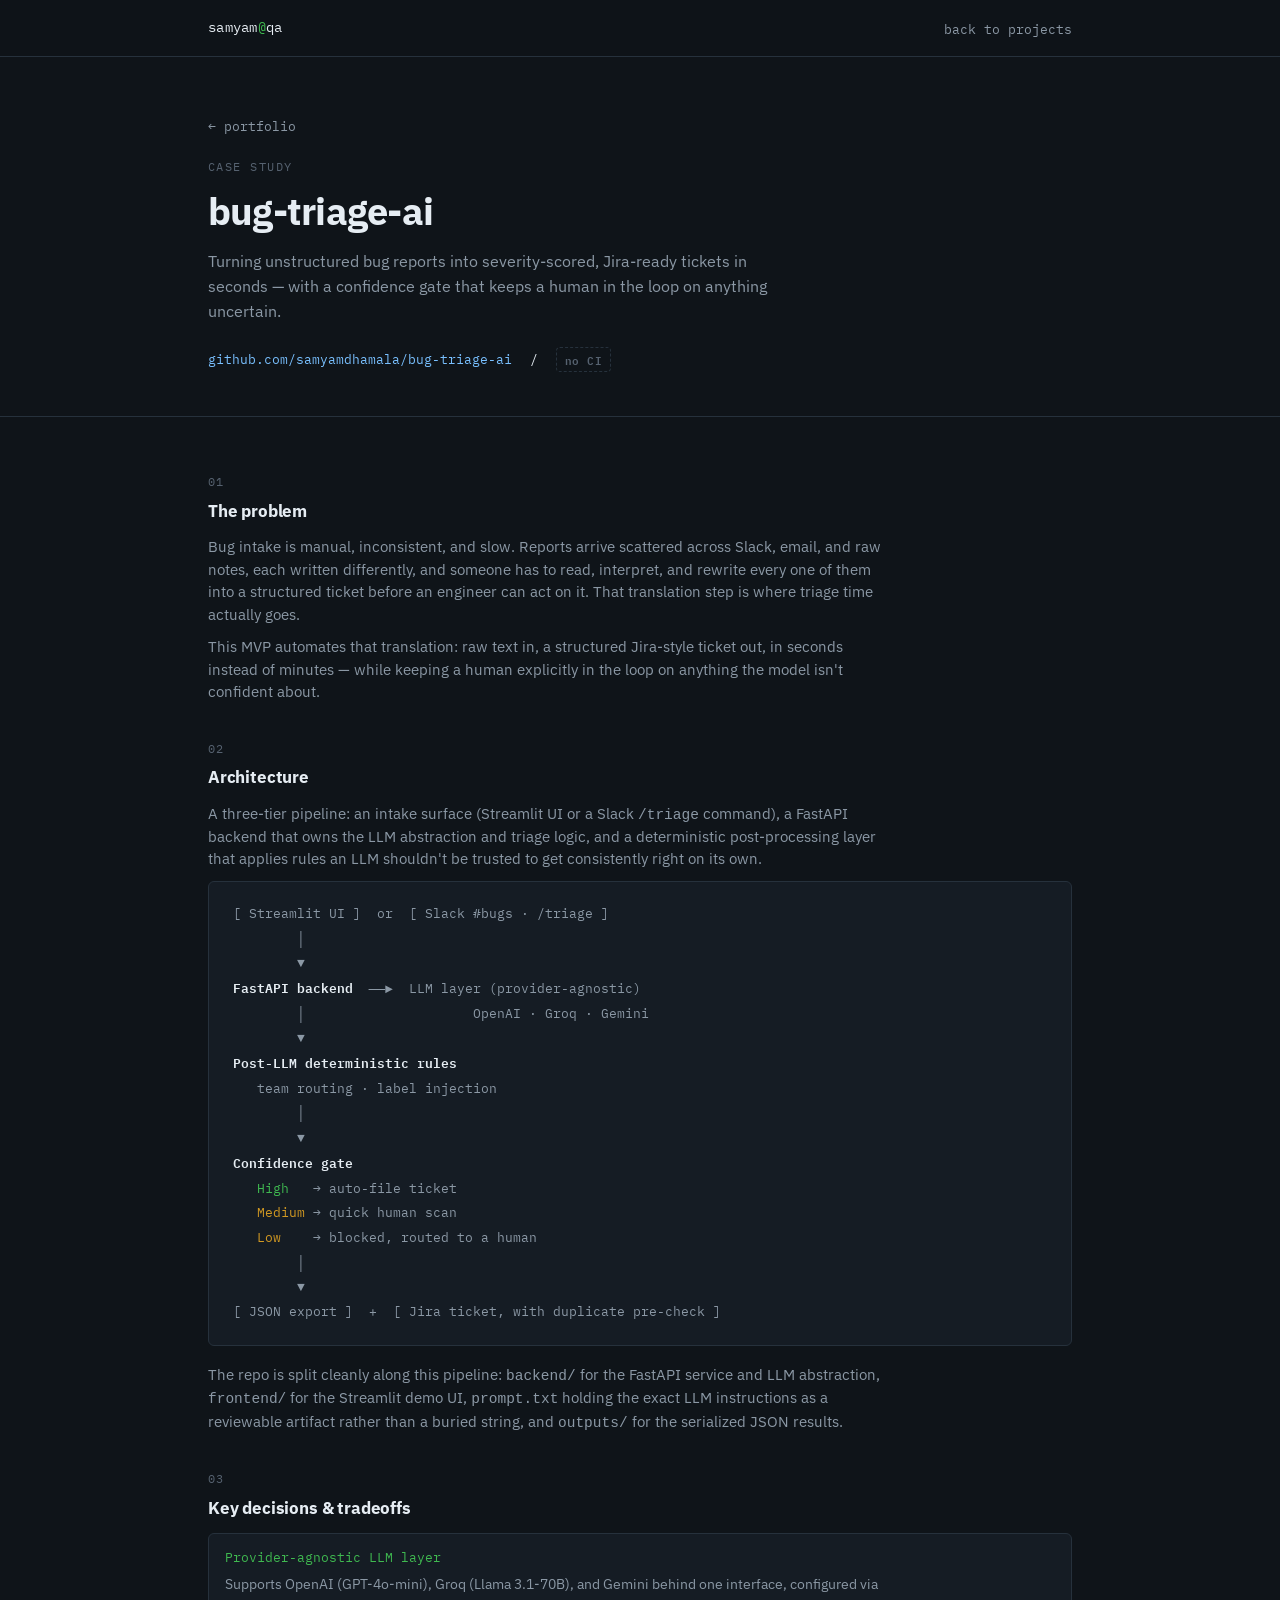
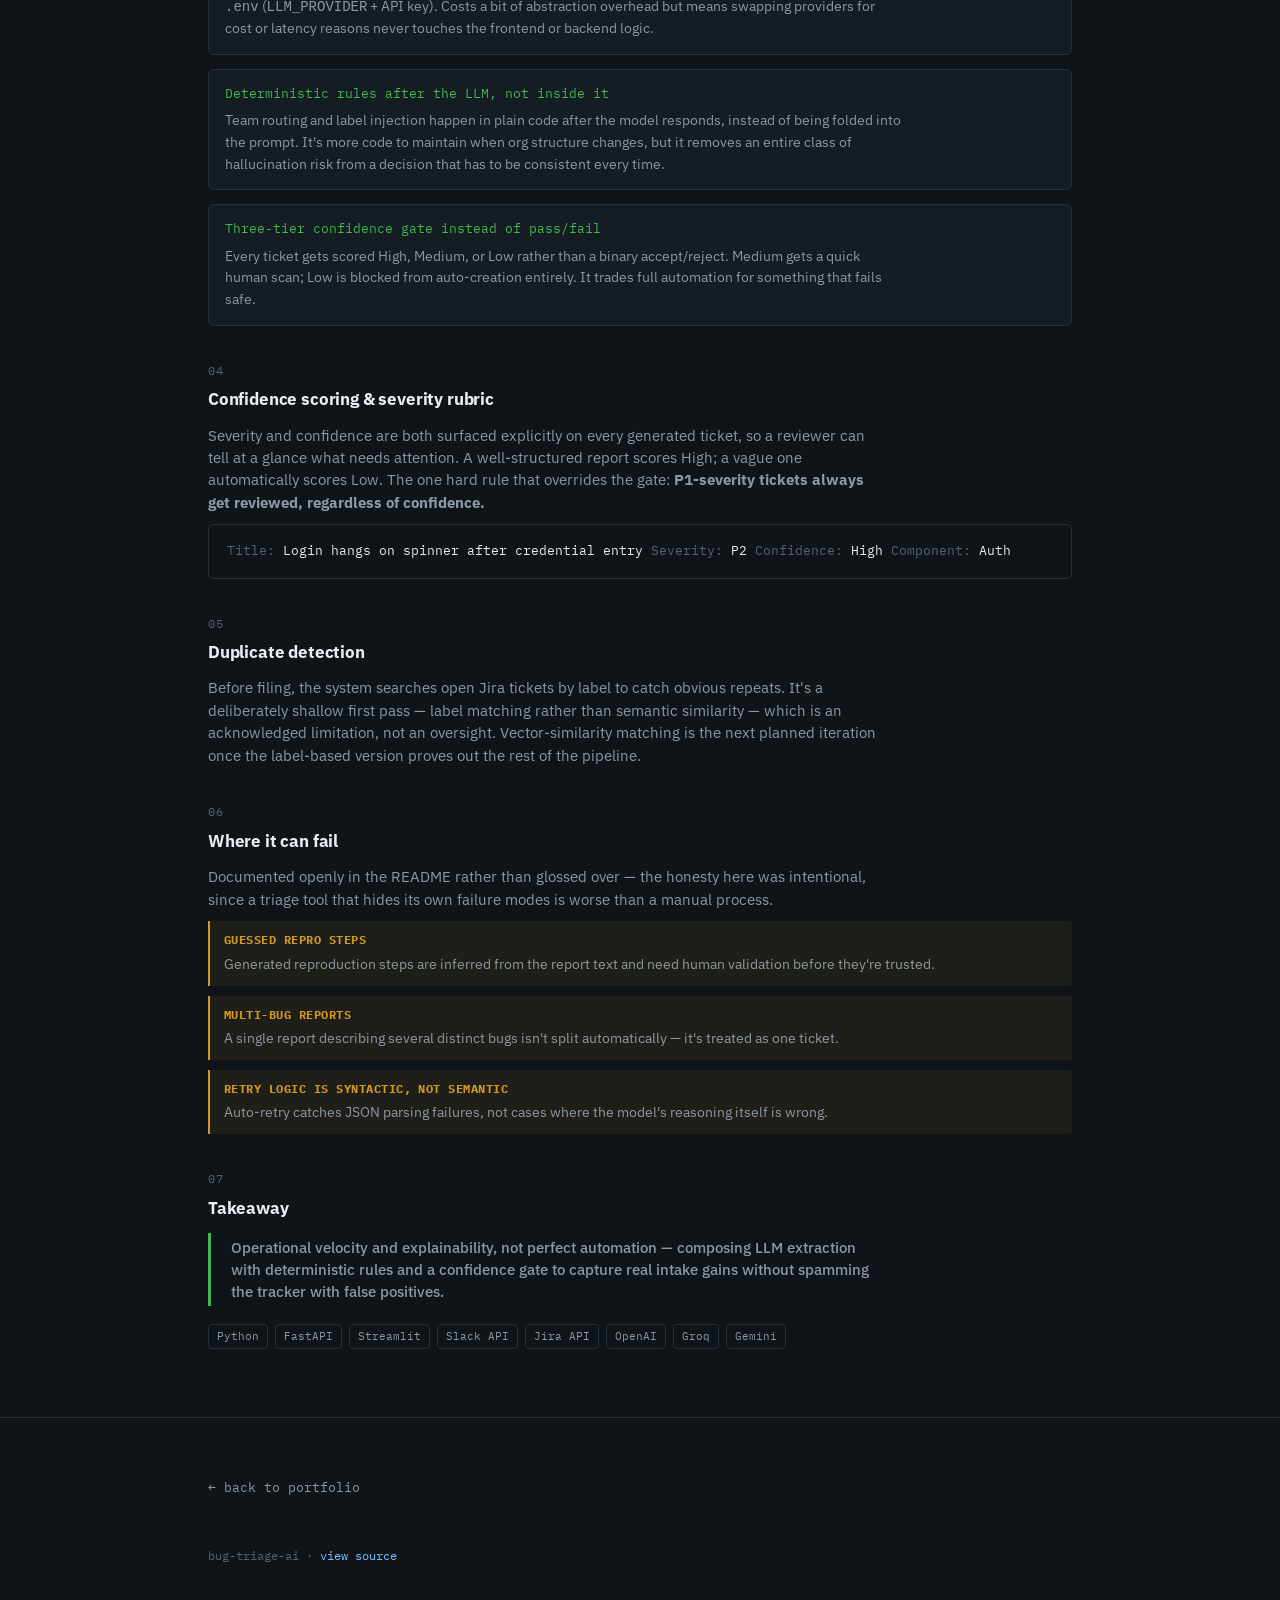
==== bug-triage-ai.html @ 629c647b "Initial commit: portfolio site with CI validation workflow Adds html-validate as a GitHub Actions ch" ====
<!DOCTYPE html>
<html lang="en">
<head>
<meta charset="UTF-8">
<meta name="viewport" content="width=device-width, initial-scale=1.0">
<title>Case Study: bug-triage-ai — Samyam Dhamala</title>
<link rel="preconnect" href="https://fonts.googleapis.com">
<link rel="preconnect" href="https://fonts.gstatic.com" crossorigin>
<link href="https://fonts.googleapis.com/css2?family=IBM+Plex+Mono:wght@400;500;600&family=IBM+Plex+Sans:wght@400;500;600;700&display=swap" rel="stylesheet">
<link rel="stylesheet" href="styles.css">
</head>
<body>

<nav>
  <div class="wrap">
    <div class="nav-brand">samyam<span>@</span>qa</div>
    <ul class="nav-links">
      <li><a href="index.html#projects">back to projects</a></li>
    </ul>
  </div>
</nav>

<header class="cs-hero">
  <div class="wrap">
    <a class="back-link" href="index.html#projects">&larr; portfolio</a>
    <div class="cs-kicker">Case Study</div>
    <h1>bug-triage-ai</h1>
    <p class="tagline">Turning unstructured bug reports into severity-scored, Jira-ready tickets in seconds — with a confidence gate that keeps a human in the loop on anything uncertain.</p>
    <div class="cs-links">
      <a href="https://github.com/samyamdhamala/bug-triage-ai" target="_blank" rel="noopener">github.com/samyamdhamala/bug-triage-ai</a>
      <span class="sep">/</span>
      <span class="status-badge status-badge--none">no CI</span>
    </div>
  </div>
</header>

<section>
  <div class="wrap">
    <div class="cs-block">
      <div class="section-label">01</div>
      <h2>The problem</h2>
      <p>Bug intake is manual, inconsistent, and slow. Reports arrive scattered across Slack, email, and raw notes, each written differently, and someone has to read, interpret, and rewrite every one of them into a structured ticket before an engineer can act on it. That translation step is where triage time actually goes.</p>
      <p>This MVP automates that translation: raw text in, a structured Jira-style ticket out, in seconds instead of minutes — while keeping a human explicitly in the loop on anything the model isn't confident about.</p>
    </div>

    <div class="cs-block">
      <div class="section-label">02</div>
      <h2>Architecture</h2>
      <p>A three-tier pipeline: an intake surface (Streamlit UI or a Slack <code>/triage</code> command), a FastAPI backend that owns the LLM abstraction and triage logic, and a deterministic post-processing layer that applies rules an LLM shouldn't be trusted to get consistently right on its own.</p>
      <div class="flow-diagram">[ Streamlit UI ]  or  [ Slack #bugs · /triage ]
        │
        ▼
<b>FastAPI backend</b>  ──►  LLM layer (provider-agnostic)
        │                     OpenAI · Groq · Gemini
        ▼
<b>Post-LLM deterministic rules</b>
   team routing · label injection
        │
        ▼
<b>Confidence gate</b>
   <span class="pass">High</span>   → auto-file ticket
   <span class="amber">Medium</span> → quick human scan
   <span class="amber">Low</span>    → blocked, routed to a human
        │
        ▼
[ JSON export ]  +  [ Jira ticket, with duplicate pre-check ]</div>
      <p>The repo is split cleanly along this pipeline: <code>backend/</code> for the FastAPI service and LLM abstraction, <code>frontend/</code> for the Streamlit demo UI, <code>prompt.txt</code> holding the exact LLM instructions as a reviewable artifact rather than a buried string, and <code>outputs/</code> for the serialized JSON results.</p>
    </div>

    <div class="cs-block">
      <div class="section-label">03</div>
      <h2>Key decisions &amp; tradeoffs</h2>
      <ul class="decision-list">
        <li class="decision-item">
          <div class="d-title">Provider-agnostic LLM layer</div>
          <p>Supports OpenAI (GPT-4o-mini), Groq (Llama 3.1-70B), and Gemini behind one interface, configured via <code>.env</code> (<code>LLM_PROVIDER</code> + API key). Costs a bit of abstraction overhead but means swapping providers for cost or latency reasons never touches the frontend or backend logic.</p>
        </li>
        <li class="decision-item">
          <div class="d-title">Deterministic rules after the LLM, not inside it</div>
          <p>Team routing and label injection happen in plain code after the model responds, instead of being folded into the prompt. It's more code to maintain when org structure changes, but it removes an entire class of hallucination risk from a decision that has to be consistent every time.</p>
        </li>
        <li class="decision-item">
          <div class="d-title">Three-tier confidence gate instead of pass/fail</div>
          <p>Every ticket gets scored High, Medium, or Low rather than a binary accept/reject. Medium gets a quick human scan; Low is blocked from auto-creation entirely. It trades full automation for something that fails safe.</p>
        </li>
      </ul>
    </div>

    <div class="cs-block">
      <div class="section-label">04</div>
      <h2>Confidence scoring &amp; severity rubric</h2>
      <p>Severity and confidence are both surfaced explicitly on every generated ticket, so a reviewer can tell at a glance what needs attention. A well-structured report scores High; a vague one automatically scores Low. The one hard rule that overrides the gate: <strong>P1-severity tickets always get reviewed, regardless of confidence.</strong></p>
      <div class="example-block">
<span class="k">Title:</span>       Login hangs on spinner after credential entry
<span class="k">Severity:</span>    P2
<span class="k">Confidence:</span>  High
<span class="k">Component:</span>   Auth</div>
    </div>

    <div class="cs-block">
      <div class="section-label">05</div>
      <h2>Duplicate detection</h2>
      <p>Before filing, the system searches open Jira tickets by label to catch obvious repeats. It's a deliberately shallow first pass — label matching rather than semantic similarity — which is an acknowledged limitation, not an oversight. Vector-similarity matching is the next planned iteration once the label-based version proves out the rest of the pipeline.</p>
    </div>

    <div class="cs-block">
      <div class="section-label">06</div>
      <h2>Where it can fail</h2>
      <p>Documented openly in the README rather than glossed over — the honesty here was intentional, since a triage tool that hides its own failure modes is worse than a manual process.</p>
      <ul class="warn-list">
        <li class="warn-item"><b>Guessed repro steps</b>Generated reproduction steps are inferred from the report text and need human validation before they're trusted.</li>
        <li class="warn-item"><b>Multi-bug reports</b>A single report describing several distinct bugs isn't split automatically — it's treated as one ticket.</li>
        <li class="warn-item"><b>Retry logic is syntactic, not semantic</b>Auto-retry catches JSON parsing failures, not cases where the model's reasoning itself is wrong.</li>
      </ul>
    </div>

    <div class="cs-block">
      <div class="section-label">07</div>
      <h2>Takeaway</h2>
      <p class="pull-quote">Operational velocity and explainability, not perfect automation — composing LLM extraction with deterministic rules and a confidence gate to capture real intake gains without spamming the tracker with false positives.</p>
      <div class="tag-row cs-tags-spaced">
        <span class="tag">Python</span><span class="tag">FastAPI</span><span class="tag">Streamlit</span><span class="tag">Slack API</span><span class="tag">Jira API</span><span class="tag">OpenAI</span><span class="tag">Groq</span><span class="tag">Gemini</span>
      </div>
    </div>
  </div>
</section>

<footer>
  <div class="wrap">
    <a class="back-link" href="index.html#projects">&larr; back to portfolio</a>
    <div class="foot-note">bug-triage-ai · <a href="https://github.com/samyamdhamala/bug-triage-ai" target="_blank" rel="noopener">view source</a></div>
  </div>
</footer>

</body>
</html>
---- styles.css ----
:root{
  --bg: #0F1419;
  --panel: #151C24;
  --panel-hover: #1A222C;
  --line: #26313C;
  --text: #E6EDF3;
  --text-dim: #8B98A5;
  --text-faint: #566270;
  --pass: #3FB950;
  --pass-dim: #2A5A34;
  --amber: #D29922;
  --amber-dim: #4A3A16;
  --link: #79C0FF;
  --mono: 'IBM Plex Mono', monospace;
  --sans: 'IBM Plex Sans', sans-serif;
}

*{ box-sizing: border-box; margin:0; padding:0; }

html{ scroll-behavior: smooth; }

body{
  background: var(--bg);
  color: var(--text);
  font-family: var(--sans);
  line-height: 1.55;
  -webkit-font-smoothing: antialiased;
}

::selection{ background: var(--pass-dim); color: #fff; }

a{ color: var(--link); text-decoration: none; }
a:hover{ text-decoration: underline; }
a:focus-visible, button:focus-visible{ outline: 2px solid var(--pass); outline-offset: 3px; }

.wrap{ max-width: 920px; margin: 0 auto; padding: 0 28px; }

/* ---------- nav ---------- */
nav{
  position: sticky; top:0; z-index: 50;
  background: rgba(15,20,25,0.88);
  backdrop-filter: blur(8px);
  border-bottom: 1px solid var(--line);
}
nav .wrap{ display:flex; align-items:center; justify-content:space-between; height:56px; }
.nav-brand{ font-family: var(--mono); font-size: 14px; color: var(--text); letter-spacing: 0.02em; }
.nav-brand span{ color: var(--pass); }
.nav-links{ display:flex; gap: 22px; list-style:none; }
.nav-links a{ font-family: var(--mono); font-size: 12.5px; color: var(--text-dim); text-transform: lowercase; }
.nav-links a:hover{ color: var(--text); text-decoration:none; }
@media (max-width: 620px){ .nav-links{ gap: 14px; } .nav-links a{ font-size: 11px; } }

/* ---------- hero ---------- */
header.hero{ padding: 72px 0 56px; border-bottom: 1px solid var(--line); }
.status-line{
  font-family: var(--mono); font-size: 12.5px; color: var(--text-faint);
  margin-bottom: 22px; display:flex; align-items:center; gap:8px;
}
.dot{ width:7px; height:7px; border-radius:50%; background: var(--pass); display:inline-block;
  box-shadow: 0 0 0 3px rgba(63,185,80,0.15); animation: pulse 2.2s ease-in-out infinite; }
@keyframes pulse{ 0%,100%{ opacity:1; } 50%{ opacity:0.45; } }

h1{ font-size: clamp(30px, 5vw, 46px); font-weight: 700; letter-spacing: -0.02em; line-height:1.12; }
.role{ font-family: var(--mono); font-size: 16px; color: var(--pass); margin-top: 10px; }
.tagline{ margin-top: 20px; max-width: 560px; color: var(--text-dim); font-size: 16px; }

.hero-meta{ margin-top: 32px; display:flex; flex-wrap:wrap; gap: 10px 18px; font-family: var(--mono); font-size: 13px; }
.hero-meta a{ color: var(--text); }
.hero-meta a:hover{ color: var(--link); }
.hero-meta .sep{ color: var(--text-faint); }

/* ---------- section headers ---------- */
section{ padding: 56px 0; border-bottom: 1px solid var(--line); }
.section-label{
  font-family: var(--mono); font-size: 12px; color: var(--text-faint);
  text-transform: uppercase; letter-spacing: 0.12em; margin-bottom: 6px;
}
.section-title{ font-size: 24px; font-weight: 700; letter-spacing: -0.01em; margin-bottom: 30px; }

/* ---------- about ---------- */
.about-text{ color: var(--text-dim); font-size: 15.5px; max-width: 680px; }
.stats-row{ display:flex; flex-wrap:wrap; gap: 14px; margin-top: 26px; }
.stat-block{
  font-family: var(--mono); border: 1px solid var(--line); background: var(--panel);
  border-radius: 6px; padding: 14px 20px; min-width: 150px;
}
.stat-num{ font-size: 20px; font-weight: 700; color: var(--pass); }
.stat-label{ font-size: 11px; color: var(--text-faint); text-transform: uppercase; letter-spacing: 0.06em; margin-top: 4px; }

/* ---------- projects: CI job cards ---------- */
.job-card{
  background: var(--panel);
  border: 1px solid var(--line);
  border-radius: 6px;
  margin-bottom: 14px;
  transition: border-color 0.15s ease, background 0.15s ease;
}
.job-card:hover{ border-color: #38424D; background: var(--panel-hover); }

.job-card-top{
  display:flex; align-items:center; justify-content:space-between;
  padding: 16px 18px; gap: 12px; flex-wrap: wrap;
}
.job-card-title{ display:flex; align-items:center; gap: 10px; flex-wrap: wrap; }
.status-badge{
  font-family: var(--mono); font-size: 11px; font-weight:600; letter-spacing: 0.04em;
  color: var(--pass); background: rgba(63,185,80,0.12);
  border: 1px solid rgba(63,185,80,0.35);
  padding: 3px 8px; border-radius: 4px; white-space: nowrap;
}
.status-badge--none{
  color: var(--text-faint); background: transparent; border: 1px dashed var(--line);
}
.ci-badge{ display:inline-flex; align-items:center; line-height: 0; }
.ci-badge img{ display:block; height: 20px; border-radius: 3px; }

.job-card-title h3{ font-size: 16px; font-weight: 600; }
.job-card-links{ font-family: var(--mono); font-size: 12.5px; display:flex; gap: 14px; }

.job-card-body{ padding: 0 18px 18px; }
.job-card-body p{ color: var(--text-dim); font-size: 14.5px; margin-bottom: 12px; }

.tag-row{ display:flex; flex-wrap:wrap; gap: 7px; margin-bottom: 12px; }
.tag{
  font-family: var(--mono); font-size: 11px; color: var(--text-dim);
  border: 1px solid var(--line); padding: 3px 8px; border-radius: 4px;
}

.metrics-row{
  display:flex; flex-wrap:wrap; gap: 18px; font-family: var(--mono); font-size: 12px;
  color: var(--text-faint); border-top: 1px dashed var(--line); padding-top: 12px;
}
.metrics-row b{ color: var(--text); font-weight: 500; }

/* ---------- skills ---------- */
.skill-group{ margin-bottom: 22px; }
.skill-group:last-child{ margin-bottom: 0; }
.skill-group-label{ font-family: var(--mono); font-size: 12px; color: var(--text-faint); margin-bottom: 10px; text-transform: uppercase; letter-spacing: 0.08em; }
.skill-chips{ display:flex; flex-wrap:wrap; gap: 8px; }
.chip{ font-family: var(--mono); font-size: 12.5px; padding: 5px 11px; border-radius: 4px; background: var(--panel); border: 1px solid var(--line); color: var(--text); }

/* ---------- footer / contact ---------- */
footer{ padding: 56px 0 72px; border-bottom: none; }
.contact-grid{ display:grid; grid-template-columns: repeat(auto-fit, minmax(180px,1fr)); gap: 18px; margin-top: 26px; }
.contact-item{ font-family: var(--mono); }
.contact-item .k{ font-size: 11px; color: var(--text-faint); text-transform:uppercase; letter-spacing:0.08em; margin-bottom:6px; }
.contact-item .v a, .contact-item .v{ font-size: 14.5px; color: var(--text); }
.contact-item .v a:hover{ color: var(--link); }
.foot-note{ margin-top: 48px; font-family: var(--mono); font-size: 12px; color: var(--text-faint); }

/* ---------- case study page ---------- */
.back-link{ font-family: var(--mono); font-size: 12.5px; color: var(--text-dim); display:inline-flex; align-items:center; gap:6px; }
.back-link:hover{ color: var(--link); text-decoration: none; }

.cs-hero{ padding: 56px 0 44px; border-bottom: 1px solid var(--line); }
.cs-kicker{ font-family: var(--mono); font-size: 12px; color: var(--text-faint); text-transform: uppercase; letter-spacing: 0.12em; margin-top: 20px; margin-bottom: 14px; }
.cs-hero h1{ font-size: clamp(26px, 4.5vw, 38px); }
.cs-hero .tagline{ margin-top: 16px; }
.cs-links{ margin-top: 24px; display:flex; flex-wrap:wrap; align-items: center; gap: 10px 18px; font-family: var(--mono); font-size: 13px; }
.cs-links .status-badge{ vertical-align: middle; }

.cs-tags-spaced{ margin-top: 18px; }

.flow-diagram{
  font-family: var(--mono); font-size: 13px; line-height: 1.9; color: var(--text-dim);
  background: var(--panel); border: 1px solid var(--line); border-radius: 6px;
  padding: 20px 24px; white-space: pre; overflow-x: auto; margin-bottom: 18px;
}
.flow-diagram b{ color: var(--text); font-weight: 600; }
.flow-diagram .pass{ color: var(--pass); }
.flow-diagram .amber{ color: var(--amber); }

.cs-block{ margin-bottom: 36px; }
.cs-block:last-child{ margin-bottom: 0; }
.cs-block h2{ font-size: 17px; font-weight: 700; margin-bottom: 12px; letter-spacing: -0.01em; }
.cs-block p{ color: var(--text-dim); font-size: 14.5px; max-width: 680px; margin-bottom: 10px; }
.cs-block p:last-child{ margin-bottom: 0; }

.decision-list{ list-style:none; display:flex; flex-direction: column; gap: 14px; }
.decision-item{
  border: 1px solid var(--line); background: var(--panel); border-radius: 6px; padding: 14px 16px;
}
.decision-item .d-title{ font-family: var(--mono); font-size: 13px; color: var(--pass); margin-bottom: 6px; }
.decision-item p{ color: var(--text-dim); font-size: 14px; margin: 0; }

.example-block{
  font-family: var(--mono); font-size: 13px; color: var(--text); background: var(--bg);
  border: 1px solid var(--line); border-radius: 6px; padding: 16px 18px; margin-top: 10px;
}
.example-block .k{ color: var(--text-faint); }

.warn-list{ list-style:none; display:flex; flex-direction: column; gap: 10px; margin-top: 10px; }
.warn-item{
  font-size: 14px; color: var(--text-dim); border-left: 2px solid var(--amber);
  background: rgba(210,153,34,0.08); padding: 10px 14px; border-radius: 0 4px 4px 0;
}
.warn-item b{ color: var(--amber); font-family: var(--mono); font-size: 12px; text-transform: uppercase; letter-spacing: 0.04em; display:block; margin-bottom: 4px; }

.pull-quote{
  font-size: 17px; font-weight: 500; line-height: 1.5; color: var(--text);
  border-left: 3px solid var(--pass); padding: 4px 0 4px 20px; margin: 8px 0; max-width: 640px;
}

@media (prefers-reduced-motion: reduce){
  html{ scroll-behavior: auto; }
  .dot{ animation: none; }
}
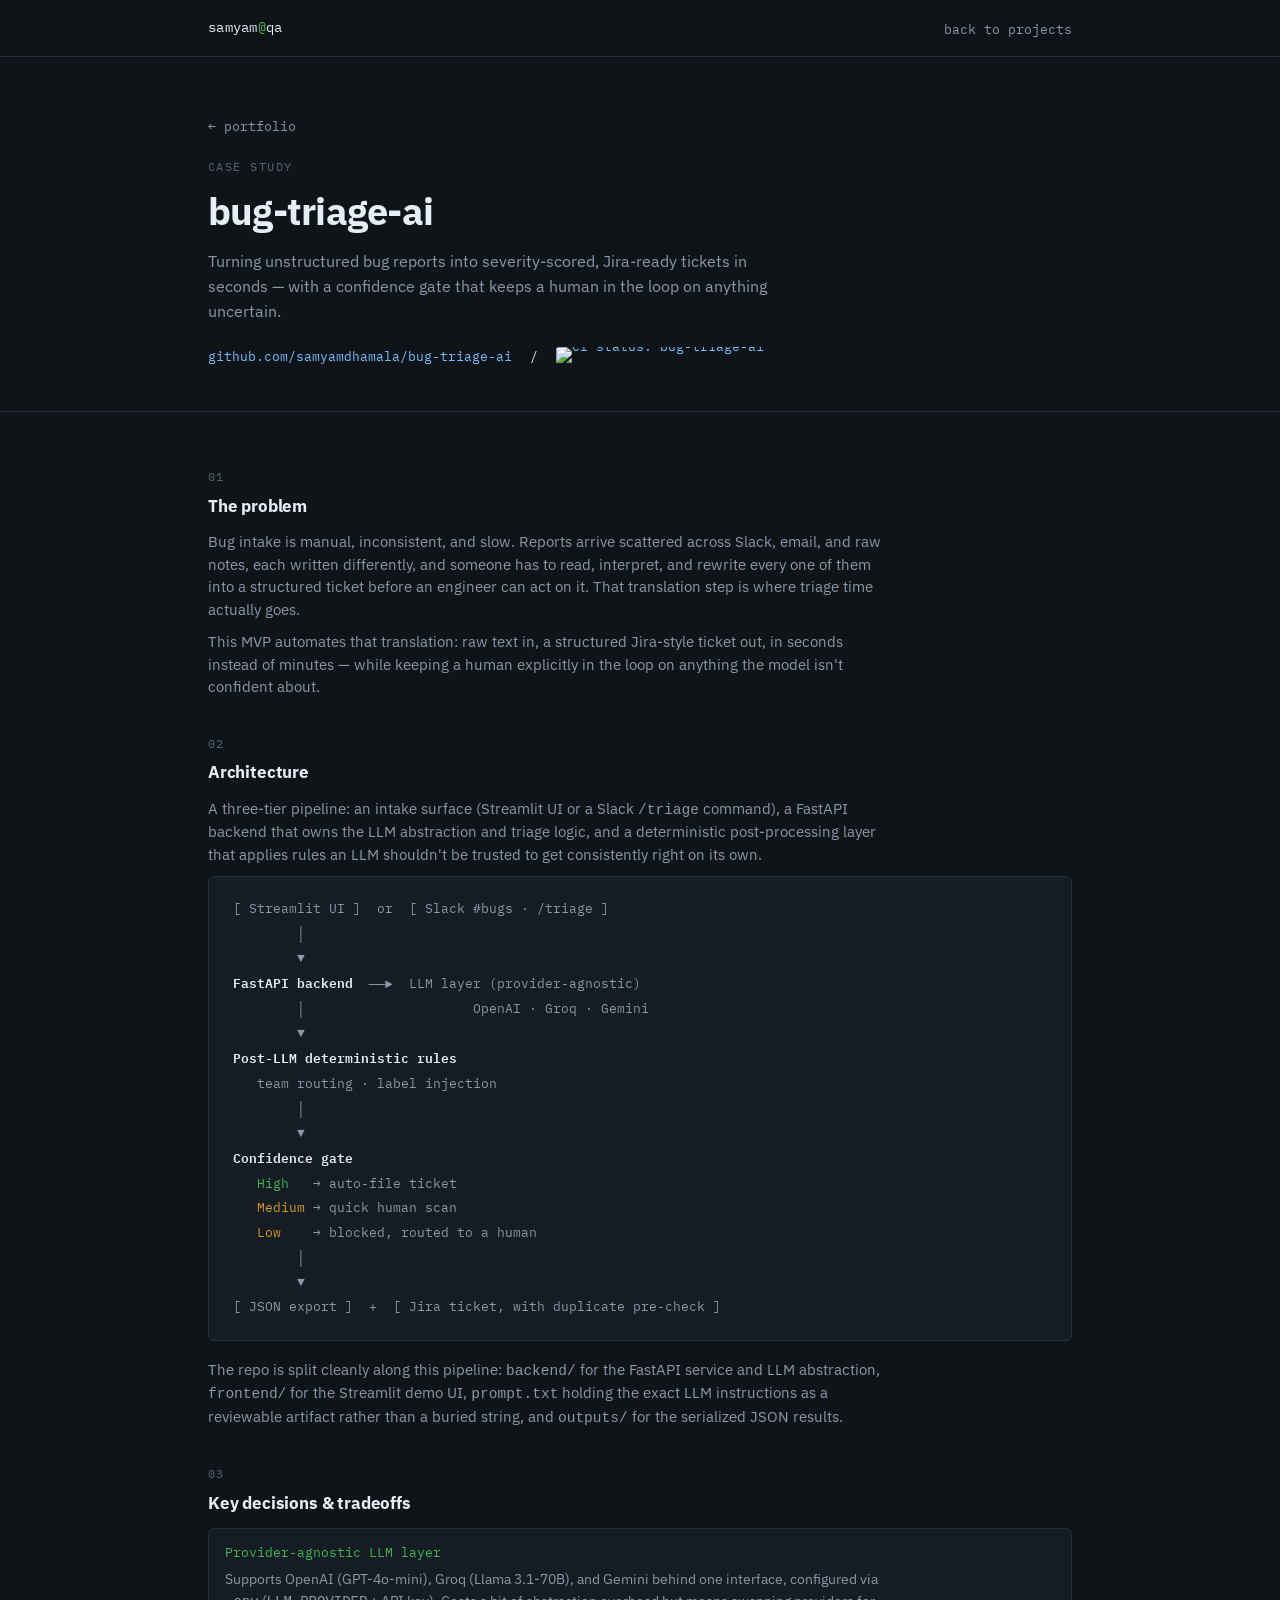
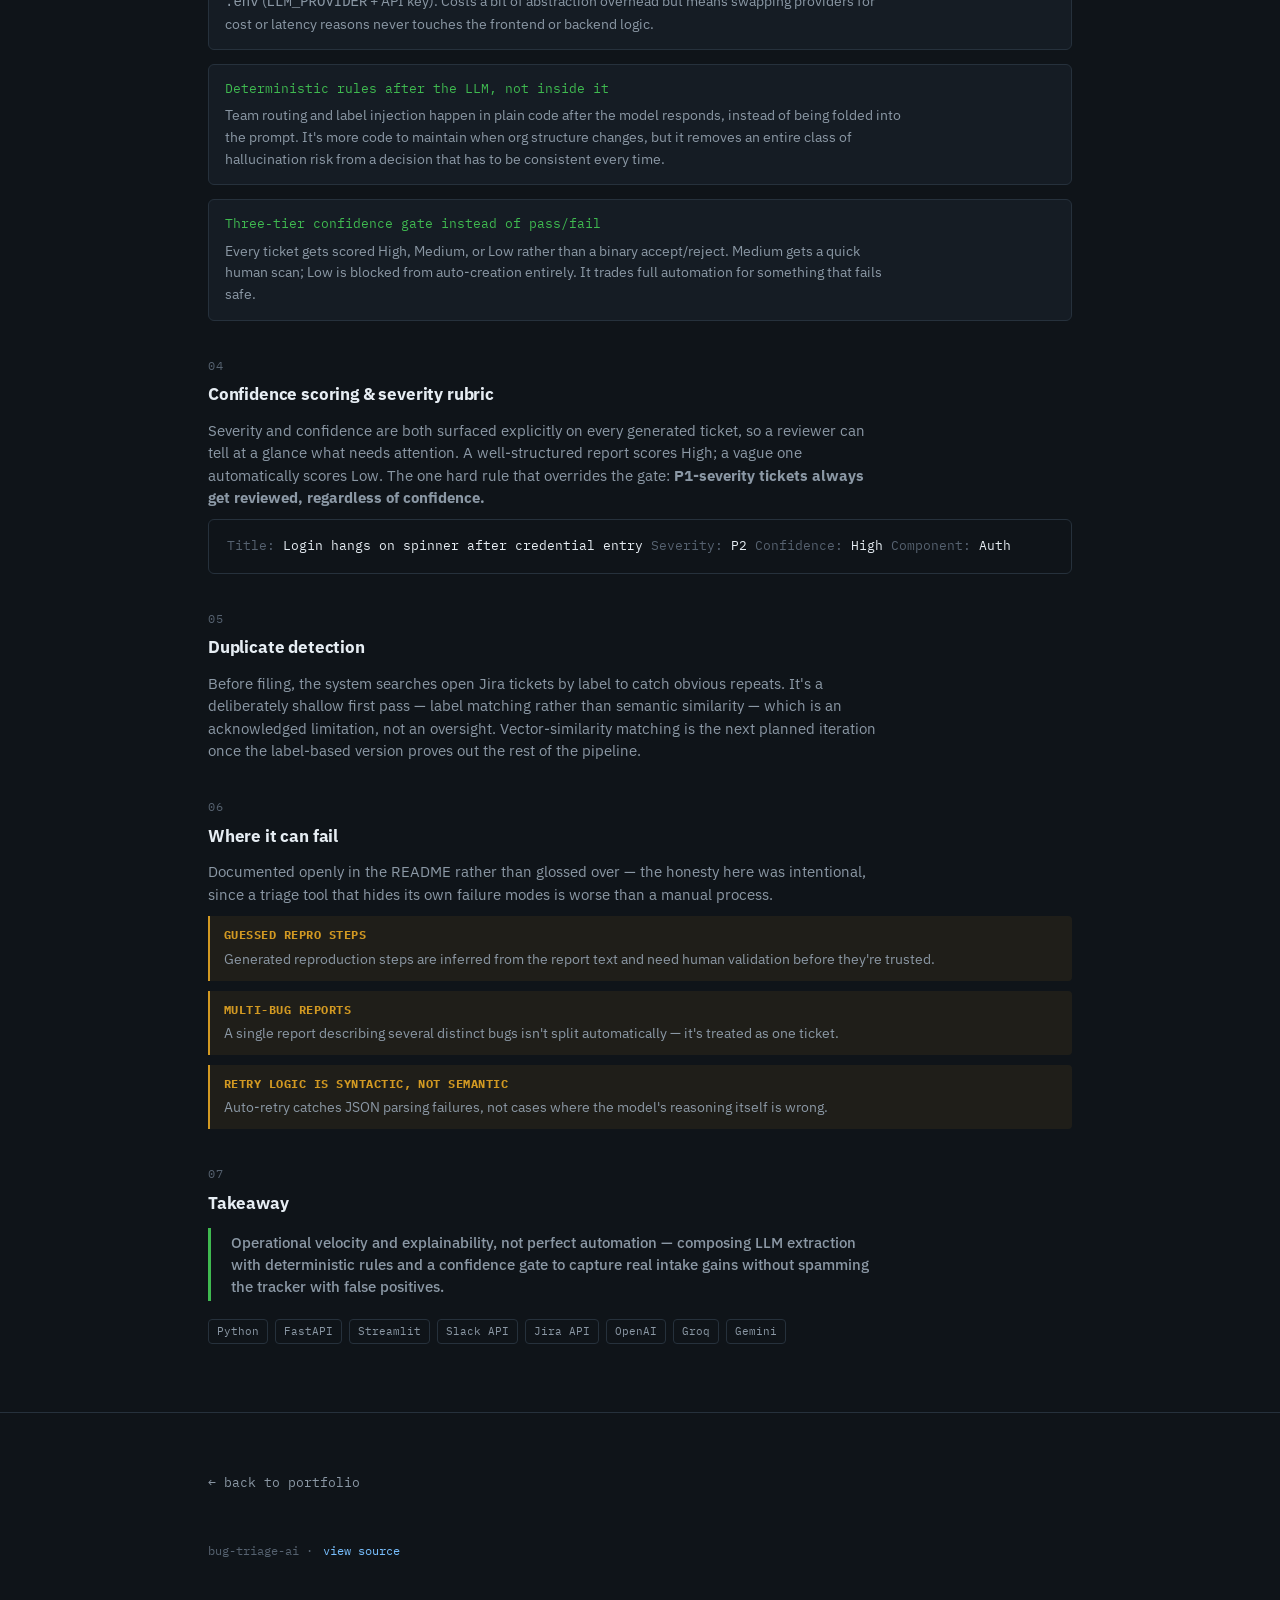
==== commit 003aff23: "Update bug-triage-ai to show live CI badge The repo now has a passing GitHub Actions workflow (ci.ym" ====
--- a/bug-triage-ai.html
+++ b/bug-triage-ai.html
@@ -29,7 +29,9 @@
     <div class="cs-links">
       <a href="https://github.com/samyamdhamala/bug-triage-ai" target="_blank" rel="noopener">github.com/samyamdhamala/bug-triage-ai</a>
       <span class="sep">/</span>
-      <span class="status-badge status-badge--none">no CI</span>
+      <a class="ci-badge" href="https://github.com/samyamdhamala/bug-triage-ai/actions" target="_blank" rel="noopener" title="Live CI status from GitHub Actions">
+        <img src="https://img.shields.io/github/actions/workflow/status/samyamdhamala/bug-triage-ai/ci.yml?branch=master&label=CI&style=flat-square&color=3FB950&labelColor=151C24" alt="CI status: bug-triage-ai">
+      </a>
     </div>
   </div>
 </header>
--- a/styles.css
+++ b/styles.css
@@ -139,6 +139,20 @@
 .skill-chips{ display:flex; flex-wrap:wrap; gap: 8px; }
 .chip{ font-family: var(--mono); font-size: 12.5px; padding: 5px 11px; border-radius: 4px; background: var(--panel); border: 1px solid var(--line); color: var(--text); }
 
+/* ---------- testimonials ---------- */
+.review-grid{ display:grid; grid-template-columns: repeat(auto-fit, minmax(260px, 1fr)); gap: 16px; }
+.review-card{
+  background: var(--panel); border: 1px solid var(--line); border-radius: 6px;
+  padding: 18px 20px; transition: border-color 0.15s ease, background 0.15s ease;
+}
+.review-card:hover{ border-color: #38424D; background: var(--panel-hover); }
+.review-top{ display:flex; align-items:center; gap: 10px; flex-wrap: wrap; margin-bottom: 8px; }
+.review-name{ font-weight: 600; font-size: 14.5px; }
+.review-role{ font-family: var(--mono); font-size: 11.5px; color: var(--text-faint); margin-bottom: 12px; line-height: 1.5; }
+.review-quote{ color: var(--text-dim); font-size: 14px; font-style: italic; }
+.review-quote::before{ content: "\201C"; }
+.review-quote::after{ content: "\201D"; }
+
 /* ---------- footer / contact ---------- */
 footer{ padding: 56px 0 72px; border-bottom: none; }
 .contact-grid{ display:grid; grid-template-columns: repeat(auto-fit, minmax(180px,1fr)); gap: 18px; margin-top: 26px; }
@@ -146,7 +160,10 @@
 .contact-item .k{ font-size: 11px; color: var(--text-faint); text-transform:uppercase; letter-spacing:0.08em; margin-bottom:6px; }
 .contact-item .v a, .contact-item .v{ font-size: 14.5px; color: var(--text); }
 .contact-item .v a:hover{ color: var(--link); }
-.foot-note{ margin-top: 48px; font-family: var(--mono); font-size: 12px; color: var(--text-faint); }
+.foot-note{
+  margin-top: 48px; font-family: var(--mono); font-size: 12px; color: var(--text-faint);
+  display:flex; align-items:center; gap: 10px; flex-wrap: wrap;
+}
 
 /* ---------- case study page ---------- */
 .back-link{ font-family: var(--mono); font-size: 12.5px; color: var(--text-dim); display:inline-flex; align-items:center; gap:6px; }
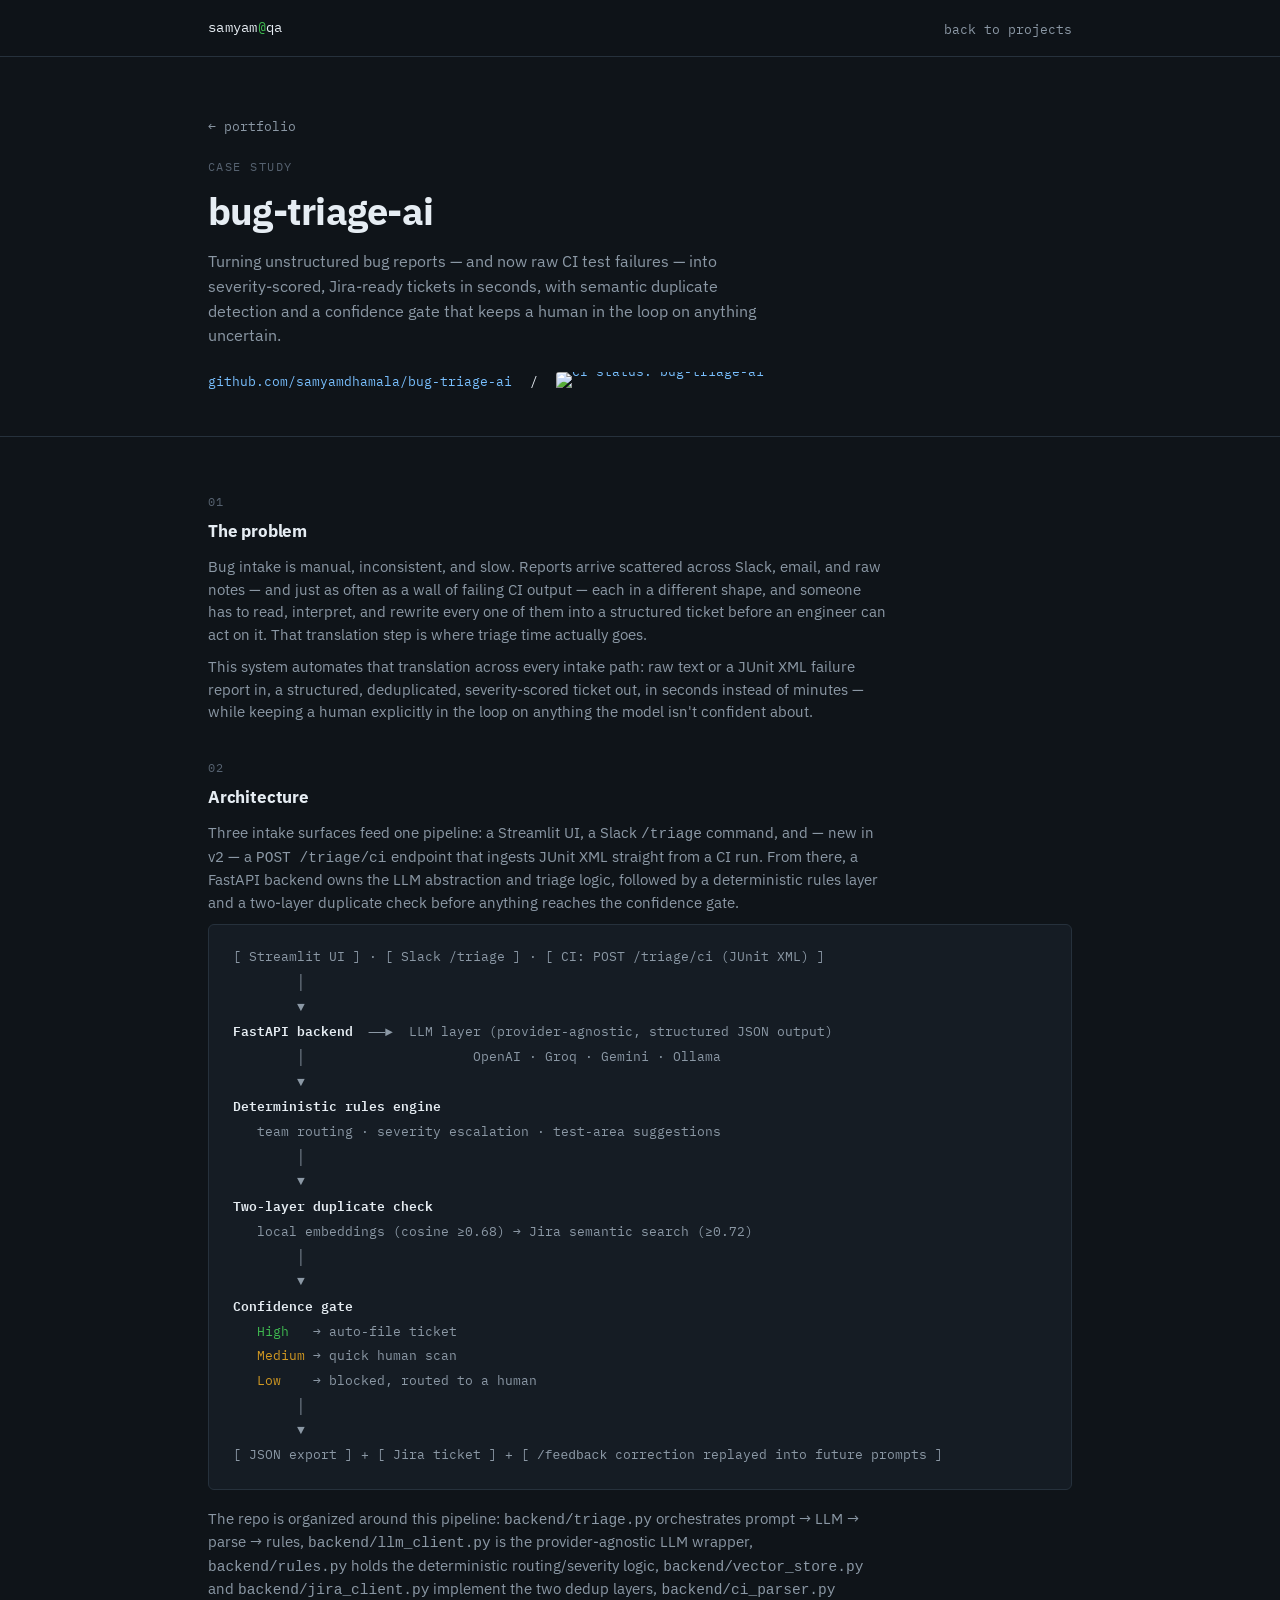
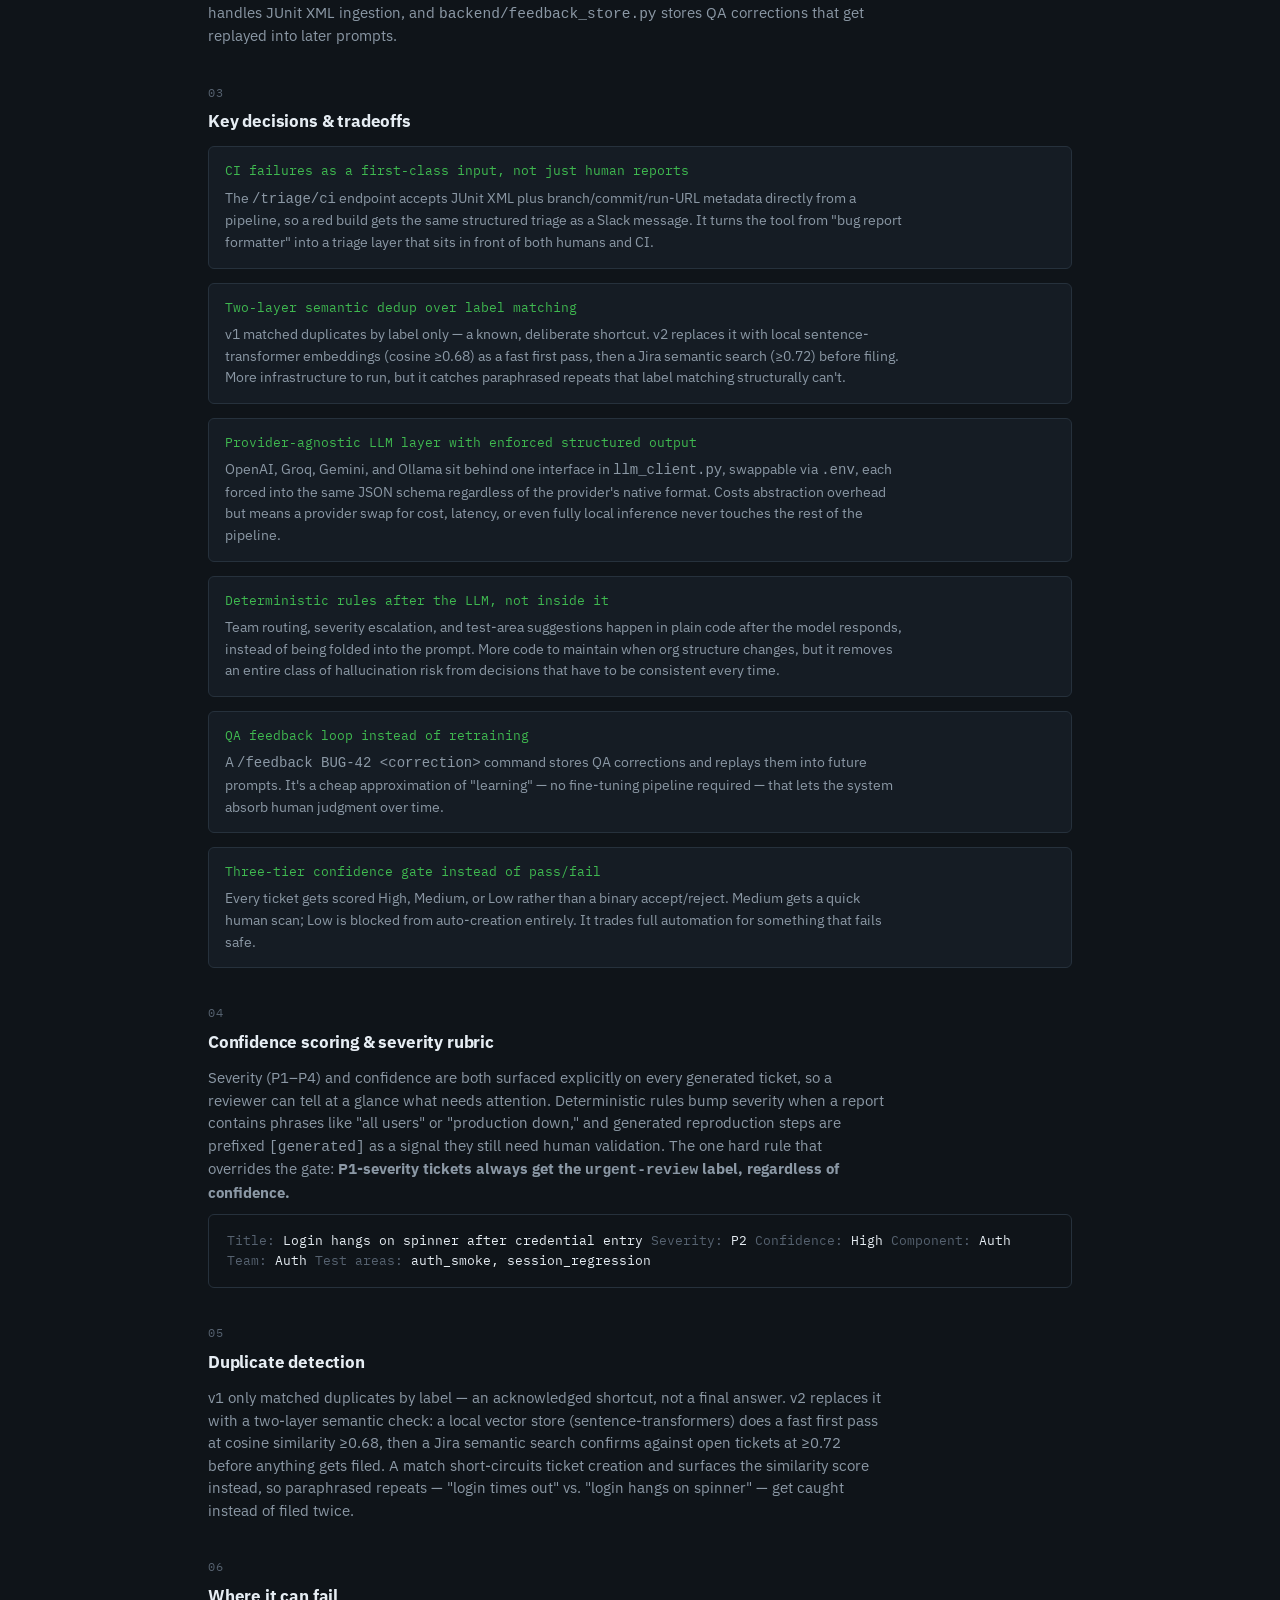
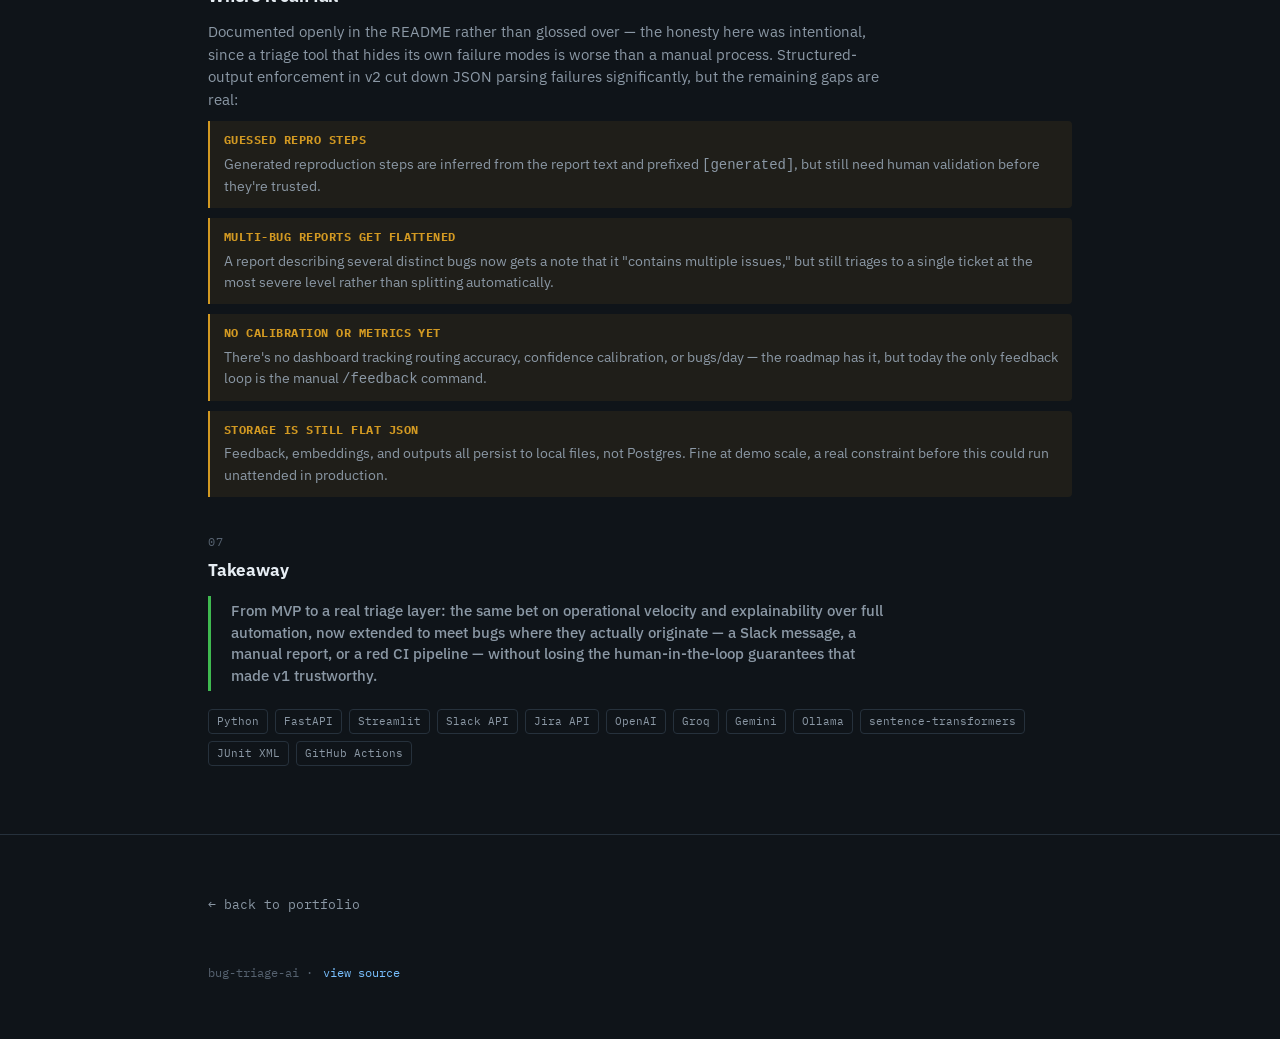
==== commit acddc9f7: "Revamp bug-triage-ai case study for the v2 rewrite Reflects the actual current architecture: CI inge" ====
--- a/bug-triage-ai.html
+++ b/bug-triage-ai.html
@@ -25,7 +25,7 @@
     <a class="back-link" href="index.html#projects">&larr; portfolio</a>
     <div class="cs-kicker">Case Study</div>
     <h1>bug-triage-ai</h1>
-    <p class="tagline">Turning unstructured bug reports into severity-scored, Jira-ready tickets in seconds — with a confidence gate that keeps a human in the loop on anything uncertain.</p>
+    <p class="tagline">Turning unstructured bug reports — and now raw CI test failures — into severity-scored, Jira-ready tickets in seconds, with semantic duplicate detection and a confidence gate that keeps a human in the loop on anything uncertain.</p>
     <div class="cs-links">
       <a href="https://github.com/samyamdhamala/bug-triage-ai" target="_blank" rel="noopener">github.com/samyamdhamala/bug-triage-ai</a>
       <span class="sep">/</span>
@@ -41,22 +41,26 @@
     <div class="cs-block">
       <div class="section-label">01</div>
       <h2>The problem</h2>
-      <p>Bug intake is manual, inconsistent, and slow. Reports arrive scattered across Slack, email, and raw notes, each written differently, and someone has to read, interpret, and rewrite every one of them into a structured ticket before an engineer can act on it. That translation step is where triage time actually goes.</p>
-      <p>This MVP automates that translation: raw text in, a structured Jira-style ticket out, in seconds instead of minutes — while keeping a human explicitly in the loop on anything the model isn't confident about.</p>
+      <p>Bug intake is manual, inconsistent, and slow. Reports arrive scattered across Slack, email, and raw notes — and just as often as a wall of failing CI output — each in a different shape, and someone has to read, interpret, and rewrite every one of them into a structured ticket before an engineer can act on it. That translation step is where triage time actually goes.</p>
+      <p>This system automates that translation across every intake path: raw text or a JUnit XML failure report in, a structured, deduplicated, severity-scored ticket out, in seconds instead of minutes — while keeping a human explicitly in the loop on anything the model isn't confident about.</p>
     </div>
 
     <div class="cs-block">
       <div class="section-label">02</div>
       <h2>Architecture</h2>
-      <p>A three-tier pipeline: an intake surface (Streamlit UI or a Slack <code>/triage</code> command), a FastAPI backend that owns the LLM abstraction and triage logic, and a deterministic post-processing layer that applies rules an LLM shouldn't be trusted to get consistently right on its own.</p>
-      <div class="flow-diagram">[ Streamlit UI ]  or  [ Slack #bugs · /triage ]
+      <p>Three intake surfaces feed one pipeline: a Streamlit UI, a Slack <code>/triage</code> command, and — new in v2 — a <code>POST /triage/ci</code> endpoint that ingests JUnit XML straight from a CI run. From there, a FastAPI backend owns the LLM abstraction and triage logic, followed by a deterministic rules layer and a two-layer duplicate check before anything reaches the confidence gate.</p>
+      <div class="flow-diagram">[ Streamlit UI ] · [ Slack /triage ] · [ CI: POST /triage/ci (JUnit XML) ]
         │
         ▼
-<b>FastAPI backend</b>  ──►  LLM layer (provider-agnostic)
-        │                     OpenAI · Groq · Gemini
+<b>FastAPI backend</b>  ──►  LLM layer (provider-agnostic, structured JSON output)
+        │                     OpenAI · Groq · Gemini · Ollama
         ▼
-<b>Post-LLM deterministic rules</b>
-   team routing · label injection
+<b>Deterministic rules engine</b>
+   team routing · severity escalation · test-area suggestions
+        │
+        ▼
+<b>Two-layer duplicate check</b>
+   local embeddings (cosine ≥0.68) → Jira semantic search (≥0.72)
         │
         ▼
 <b>Confidence gate</b>
@@ -65,8 +69,8 @@
    <span class="amber">Low</span>    → blocked, routed to a human
         │
         ▼
-[ JSON export ]  +  [ Jira ticket, with duplicate pre-check ]</div>
-      <p>The repo is split cleanly along this pipeline: <code>backend/</code> for the FastAPI service and LLM abstraction, <code>frontend/</code> for the Streamlit demo UI, <code>prompt.txt</code> holding the exact LLM instructions as a reviewable artifact rather than a buried string, and <code>outputs/</code> for the serialized JSON results.</p>
+[ JSON export ] + [ Jira ticket ] + [ <code>/feedback</code> correction replayed into future prompts ]</div>
+      <p>The repo is organized around this pipeline: <code>backend/triage.py</code> orchestrates prompt → LLM → parse → rules, <code>backend/llm_client.py</code> is the provider-agnostic LLM wrapper, <code>backend/rules.py</code> holds the deterministic routing/severity logic, <code>backend/vector_store.py</code> and <code>backend/jira_client.py</code> implement the two dedup layers, <code>backend/ci_parser.py</code> handles JUnit XML ingestion, and <code>backend/feedback_store.py</code> stores QA corrections that get replayed into later prompts.</p>
     </div>
 
     <div class="cs-block">
@@ -74,12 +78,24 @@
       <h2>Key decisions &amp; tradeoffs</h2>
       <ul class="decision-list">
         <li class="decision-item">
-          <div class="d-title">Provider-agnostic LLM layer</div>
-          <p>Supports OpenAI (GPT-4o-mini), Groq (Llama 3.1-70B), and Gemini behind one interface, configured via <code>.env</code> (<code>LLM_PROVIDER</code> + API key). Costs a bit of abstraction overhead but means swapping providers for cost or latency reasons never touches the frontend or backend logic.</p>
+          <div class="d-title">CI failures as a first-class input, not just human reports</div>
+          <p>The <code>/triage/ci</code> endpoint accepts JUnit XML plus branch/commit/run-URL metadata directly from a pipeline, so a red build gets the same structured triage as a Slack message. It turns the tool from "bug report formatter" into a triage layer that sits in front of both humans and CI.</p>
+        </li>
+        <li class="decision-item">
+          <div class="d-title">Two-layer semantic dedup over label matching</div>
+          <p>v1 matched duplicates by label only — a known, deliberate shortcut. v2 replaces it with local sentence-transformer embeddings (cosine ≥0.68) as a fast first pass, then a Jira semantic search (≥0.72) before filing. More infrastructure to run, but it catches paraphrased repeats that label matching structurally can't.</p>
+        </li>
+        <li class="decision-item">
+          <div class="d-title">Provider-agnostic LLM layer with enforced structured output</div>
+          <p>OpenAI, Groq, Gemini, and Ollama sit behind one interface in <code>llm_client.py</code>, swappable via <code>.env</code>, each forced into the same JSON schema regardless of the provider's native format. Costs abstraction overhead but means a provider swap for cost, latency, or even fully local inference never touches the rest of the pipeline.</p>
         </li>
         <li class="decision-item">
           <div class="d-title">Deterministic rules after the LLM, not inside it</div>
-          <p>Team routing and label injection happen in plain code after the model responds, instead of being folded into the prompt. It's more code to maintain when org structure changes, but it removes an entire class of hallucination risk from a decision that has to be consistent every time.</p>
+          <p>Team routing, severity escalation, and test-area suggestions happen in plain code after the model responds, instead of being folded into the prompt. More code to maintain when org structure changes, but it removes an entire class of hallucination risk from decisions that have to be consistent every time.</p>
+        </li>
+        <li class="decision-item">
+          <div class="d-title">QA feedback loop instead of retraining</div>
+          <p>A <code>/feedback BUG-42 &lt;correction&gt;</code> command stores QA corrections and replays them into future prompts. It's a cheap approximation of "learning" — no fine-tuning pipeline required — that lets the system absorb human judgment over time.</p>
         </li>
         <li class="decision-item">
           <div class="d-title">Three-tier confidence gate instead of pass/fail</div>
@@ -91,37 +107,40 @@
     <div class="cs-block">
       <div class="section-label">04</div>
       <h2>Confidence scoring &amp; severity rubric</h2>
-      <p>Severity and confidence are both surfaced explicitly on every generated ticket, so a reviewer can tell at a glance what needs attention. A well-structured report scores High; a vague one automatically scores Low. The one hard rule that overrides the gate: <strong>P1-severity tickets always get reviewed, regardless of confidence.</strong></p>
+      <p>Severity (P1–P4) and confidence are both surfaced explicitly on every generated ticket, so a reviewer can tell at a glance what needs attention. Deterministic rules bump severity when a report contains phrases like "all users" or "production down," and generated reproduction steps are prefixed <code>[generated]</code> as a signal they still need human validation. The one hard rule that overrides the gate: <strong>P1-severity tickets always get the <code>urgent-review</code> label, regardless of confidence.</strong></p>
       <div class="example-block">
 <span class="k">Title:</span>       Login hangs on spinner after credential entry
 <span class="k">Severity:</span>    P2
 <span class="k">Confidence:</span>  High
-<span class="k">Component:</span>   Auth</div>
+<span class="k">Component:</span>   Auth
+<span class="k">Team:</span>        Auth
+<span class="k">Test areas:</span>  auth_smoke, session_regression</div>
     </div>
 
     <div class="cs-block">
       <div class="section-label">05</div>
       <h2>Duplicate detection</h2>
-      <p>Before filing, the system searches open Jira tickets by label to catch obvious repeats. It's a deliberately shallow first pass — label matching rather than semantic similarity — which is an acknowledged limitation, not an oversight. Vector-similarity matching is the next planned iteration once the label-based version proves out the rest of the pipeline.</p>
+      <p>v1 only matched duplicates by label — an acknowledged shortcut, not a final answer. v2 replaces it with a two-layer semantic check: a local vector store (sentence-transformers) does a fast first pass at cosine similarity ≥0.68, then a Jira semantic search confirms against open tickets at ≥0.72 before anything gets filed. A match short-circuits ticket creation and surfaces the similarity score instead, so paraphrased repeats — "login times out" vs. "login hangs on spinner" — get caught instead of filed twice.</p>
     </div>
 
     <div class="cs-block">
       <div class="section-label">06</div>
       <h2>Where it can fail</h2>
-      <p>Documented openly in the README rather than glossed over — the honesty here was intentional, since a triage tool that hides its own failure modes is worse than a manual process.</p>
+      <p>Documented openly in the README rather than glossed over — the honesty here was intentional, since a triage tool that hides its own failure modes is worse than a manual process. Structured-output enforcement in v2 cut down JSON parsing failures significantly, but the remaining gaps are real:</p>
       <ul class="warn-list">
-        <li class="warn-item"><b>Guessed repro steps</b>Generated reproduction steps are inferred from the report text and need human validation before they're trusted.</li>
-        <li class="warn-item"><b>Multi-bug reports</b>A single report describing several distinct bugs isn't split automatically — it's treated as one ticket.</li>
-        <li class="warn-item"><b>Retry logic is syntactic, not semantic</b>Auto-retry catches JSON parsing failures, not cases where the model's reasoning itself is wrong.</li>
+        <li class="warn-item"><b>Guessed repro steps</b>Generated reproduction steps are inferred from the report text and prefixed <code>[generated]</code>, but still need human validation before they're trusted.</li>
+        <li class="warn-item"><b>Multi-bug reports get flattened</b>A report describing several distinct bugs now gets a note that it "contains multiple issues," but still triages to a single ticket at the most severe level rather than splitting automatically.</li>
+        <li class="warn-item"><b>No calibration or metrics yet</b>There's no dashboard tracking routing accuracy, confidence calibration, or bugs/day — the roadmap has it, but today the only feedback loop is the manual <code>/feedback</code> command.</li>
+        <li class="warn-item"><b>Storage is still flat JSON</b>Feedback, embeddings, and outputs all persist to local files, not Postgres. Fine at demo scale, a real constraint before this could run unattended in production.</li>
       </ul>
     </div>
 
     <div class="cs-block">
       <div class="section-label">07</div>
       <h2>Takeaway</h2>
-      <p class="pull-quote">Operational velocity and explainability, not perfect automation — composing LLM extraction with deterministic rules and a confidence gate to capture real intake gains without spamming the tracker with false positives.</p>
+      <p class="pull-quote">From MVP to a real triage layer: the same bet on operational velocity and explainability over full automation, now extended to meet bugs where they actually originate — a Slack message, a manual report, or a red CI pipeline — without losing the human-in-the-loop guarantees that made v1 trustworthy.</p>
       <div class="tag-row cs-tags-spaced">
-        <span class="tag">Python</span><span class="tag">FastAPI</span><span class="tag">Streamlit</span><span class="tag">Slack API</span><span class="tag">Jira API</span><span class="tag">OpenAI</span><span class="tag">Groq</span><span class="tag">Gemini</span>
+        <span class="tag">Python</span><span class="tag">FastAPI</span><span class="tag">Streamlit</span><span class="tag">Slack API</span><span class="tag">Jira API</span><span class="tag">OpenAI</span><span class="tag">Groq</span><span class="tag">Gemini</span><span class="tag">Ollama</span><span class="tag">sentence-transformers</span><span class="tag">JUnit XML</span><span class="tag">GitHub Actions</span>
       </div>
     </div>
   </div>
